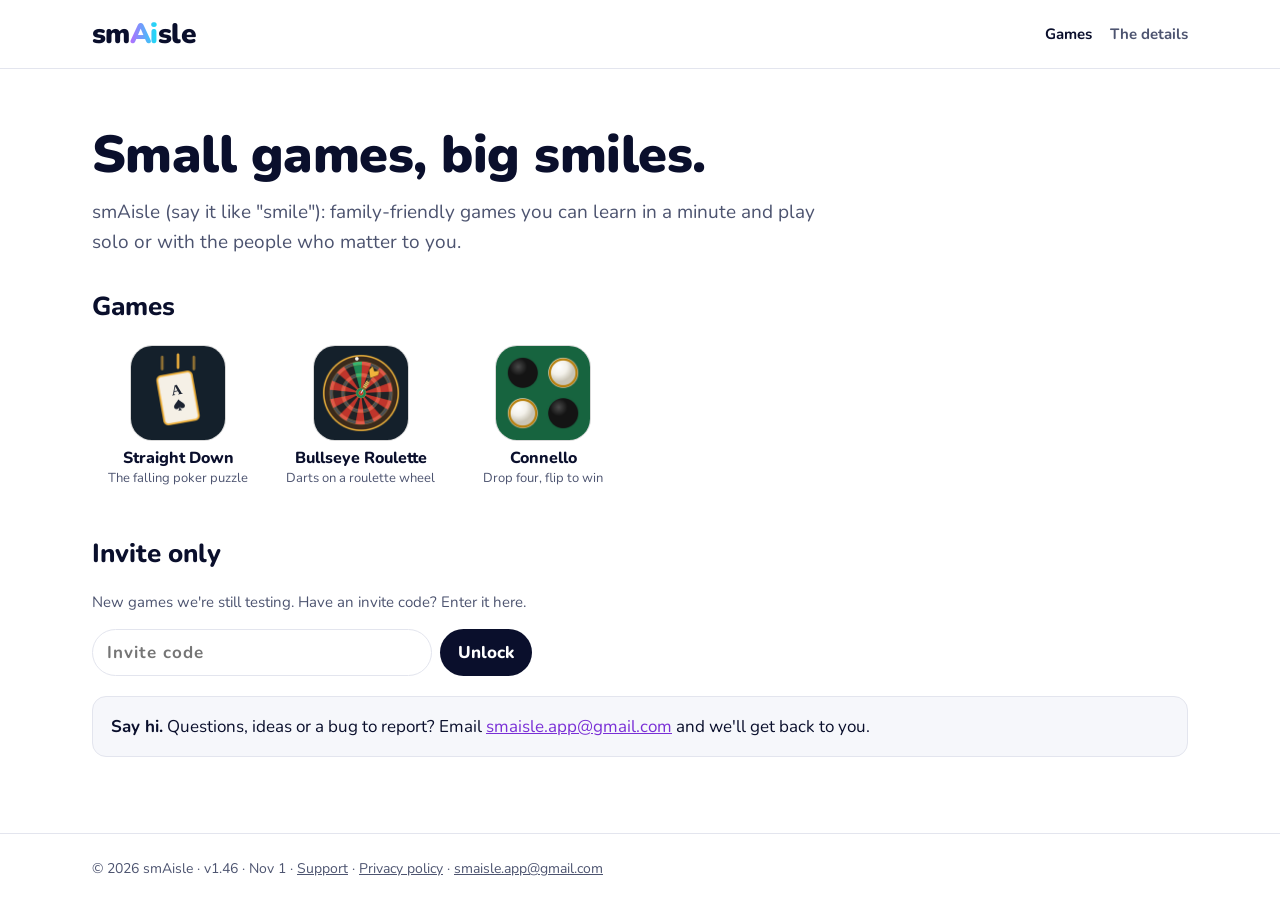
==== index.html @ 098174d9 "Move the smaisle.app website here so every game lives on smaisle.app Copies the home page (v1.46) fr" ====
<!doctype html>
<html lang="en">
<head>
<meta charset="utf-8">
<meta name="viewport" content="width=device-width,initial-scale=1,maximum-scale=1,user-scalable=no">
<title>smAisle</title>
<meta name="description" content="Family-friendly games you can learn in a minute and play solo or with the people who matter to you.">
<link rel="icon" href="favicon.png" type="image/png">
<link rel="apple-touch-icon" href="apple-touch-icon.png">
<meta property="og:type" content="website">
<meta property="og:url" content="https://smaisle.app/">
<meta property="og:site_name" content="smAisle">
<meta property="og:title" content="smAisle: family-friendly games">
<meta property="og:description" content="Family-friendly games you can learn in a minute and play solo or with the people who matter to you.">
<meta property="og:image" content="https://smaisle.app/og.png">
<meta property="og:image:width" content="1200">
<meta property="og:image:height" content="630">
<meta name="twitter:card" content="summary_large_image">
<link rel="preconnect" href="https://fonts.googleapis.com">
<link rel="stylesheet" href="https://fonts.googleapis.com/css2?family=Nunito:wght@400;700;800;900&display=swap">
<link rel="stylesheet" href="style.css">
</head>
<body class="wide">
<header class="top"><div class="wrap">
  <a class="mark" href="./">sm<b>Ai</b>sle</a>
  <nav><a href="./" aria-current="page">Games</a><a href="about.html">The details</a></nav>
</div></header>
<main><div class="wrap">
  <h1>Small games, big smiles.</h1>
  <p class="lead">smAisle (say it like "smile"): family-friendly games you can learn in a minute and play solo or with the people who matter to you.</p>
  <h2 class="section">Games</h2>
  <div class="tiles">
    <a class="tile" href="/StraightDown/"><img src="icons/straight-down.png" alt="" width="72" height="72"><b>Straight Down</b><span>The falling poker puzzle</span></a>
    <a class="tile" href="/BullseyeRoulette/"><img src="icons/bullseye-roulette.png" alt="" width="72" height="72"><b>Bullseye Roulette</b><span>Darts on a roulette wheel</span></a>
    <a class="tile" href="/Connello/"><img src="icons/connello.png" alt="" width="72" height="72"><b>Connello</b><span>Drop four, flip to win</span></a>
  </div>

  <h2 class="section">Invite only</h2>
  <p class="meta">New games we're still testing. Have an invite code? Enter it here.</p>
  <form class="unlock" id="unlock" autocomplete="off">
    <input type="text" placeholder="Invite code" aria-label="Invite code" autocapitalize="off" spellcheck="false">
    <button class="btn" type="submit">Unlock</button>
  </form>
  <p class="meta" id="bad" hidden>That code didn't work. Check it and try again.</p>
  <p class="meta" id="mine" hidden><a href="invite.html">See your invite-only games →</a></p>
  <section class="note" id="contact"><strong>Say hi.</strong> Questions, ideas or a bug to report? Email <a href="mailto:smaisle.app@gmail.com">smaisle.app@gmail.com</a> and we'll get back to you.</section>
</div></main>
<footer><div class="wrap">
  © 2026 smAisle · v1.46 · Nov 1 · <a href="support.html">Support</a> · <a href="privacy.html">Privacy policy</a> · <a href="mailto:smaisle.app@gmail.com">smaisle.app@gmail.com</a>
</div></footer>
<script src="invite.js?v=1.45"></script>
<script>
(function(){
  var form=document.getElementById('unlock'), bad=document.getElementById('bad');
  if(Invite.family()||Invite.owned().length) document.getElementById('mine').hidden=false;
  form.addEventListener('submit',function(e){
    e.preventDefault(); bad.hidden=true;
    Invite.check(form.querySelector('input').value).then(function(r){
      if(r==='family'||r==='all'||r==='some') location.href='invite.html';
      else if(r) Invite.go(r);
      else bad.hidden=false;
    });
  });
})();
</script>
</body>
</html>
---- style.css ----
:root{
  --navy:#0A0F2C; --purple:#B56BFF; --cyan:#13E2F5;
  --bg:#ffffff; --ink:#0A0F2C; --muted:#4d5470; --line:#e3e5ee; --card:#f6f7fb;
  --link:#7a2fd6;
  color-scheme:light dark;
}
@media (prefers-color-scheme:dark){:root{
  --bg:#0A0F2C; --ink:#f3f4fa; --muted:#a8aecb; --line:#222a52; --card:#111841; --link:#13E2F5;
}}
*{box-sizing:border-box}
html{-webkit-text-size-adjust:100%;touch-action:manipulation}
body{margin:0;background:var(--bg);color:var(--ink);font:17px/1.6 "Nunito",system-ui,-apple-system,sans-serif}
a{color:var(--link)}
.wrap{max-width:720px;margin:0 auto;padding:0 20px}
header.top{border-bottom:1px solid var(--line)}
header.top .wrap{display:flex;align-items:center;justify-content:space-between;gap:16px;min-height:68px;flex-wrap:wrap}
.mark{font-weight:900;font-size:28px;letter-spacing:-.02em;color:var(--ink);text-decoration:none;line-height:1}
.mark b{font-weight:900;background:linear-gradient(90deg,var(--purple),var(--cyan));-webkit-background-clip:text;background-clip:text;color:transparent}
nav a{color:var(--muted);text-decoration:none;font-weight:700;margin-left:18px;font-size:15px}
nav a:first-child{margin-left:0}
nav a:hover,nav a[aria-current]{color:var(--ink)}
main{padding:40px 0 56px}
h1{font-weight:900;font-size:clamp(30px,6vw,42px);line-height:1.15;margin:0 0 12px;letter-spacing:-.01em}
h2{font-weight:800;font-size:22px;margin:36px 0 8px}
h3{font-weight:800;font-size:18px;margin:22px 0 4px}
p,li{color:var(--ink)}
.lead{font-size:19px;color:var(--muted);margin:0 0 28px}
.meta{color:var(--muted);font-size:15px}
.games{display:grid;gap:16px;grid-template-columns:repeat(auto-fit,minmax(260px,1fr));margin-top:8px}
.game{background:var(--card);border:1px solid var(--line);border-radius:18px;padding:22px}
.game h2{margin:0 0 6px}
.game p{margin:0 0 16px;color:var(--muted)}
.btn{display:inline-block;font-weight:800;text-decoration:none;border-radius:999px;padding:10px 18px;background:var(--navy);color:#fff}
@media (prefers-color-scheme:dark){.btn{background:linear-gradient(90deg,var(--purple),var(--cyan));color:var(--navy)}}
.soon{display:inline-block;margin-left:10px;font-size:14px;color:var(--muted);font-weight:700}
.note{background:var(--card);border:1px solid var(--line);border-radius:14px;padding:16px 18px;margin:20px 0}
ul{padding-left:22px}
li{margin:4px 0}
footer{border-top:1px solid var(--line);padding:24px 0 40px;color:var(--muted);font-size:14px}
footer a{color:var(--muted)}
.unlock{display:flex;gap:8px;flex-wrap:wrap}
.unlock input{flex:1;min-width:0;font:inherit;font-weight:700;letter-spacing:.06em;padding:9px 14px;border-radius:999px;border:1px solid var(--line);background:var(--bg);color:var(--ink)}
.unlock .btn{border:0;cursor:pointer;font:inherit;font-weight:800}
[hidden]{display:none!important}
.beta{display:inline-block;vertical-align:middle;margin-left:6px;font-size:12px;font-weight:800;letter-spacing:.06em;text-transform:uppercase;padding:2px 9px;border-radius:999px;background:linear-gradient(90deg,var(--purple),var(--cyan));color:#0A0F2C}
h2.section{font-size:26px;margin:40px 0 12px}
h2.section:first-of-type{margin-top:8px}
#unlock{max-width:420px;margin:12px 0}
#private{margin-top:16px}
details.faq{background:var(--card);border:1px solid var(--line);border-radius:14px;margin:10px 0;padding:0 18px}
details.faq summary{cursor:pointer;list-style:none;font-weight:800;font-size:19px;padding:14px 0;display:flex;justify-content:space-between;align-items:center}
details.faq summary::-webkit-details-marker{display:none}
details.faq summary::after{content:"+";font-size:24px;line-height:1;color:var(--muted)}
details.faq[open] summary::after{content:"\2212"}
details.faq[open]{padding-bottom:8px}
details.faq h3{margin-top:10px}
.gicon{display:block;width:64px;height:64px;border-radius:15px;margin:0 0 12px}
.wide .wrap{max-width:1160px;padding:0 32px}
.wide .games{grid-template-columns:repeat(auto-fill,minmax(300px,1fr));gap:20px}
.wide .lead{max-width:760px}
.wide #unlock{max-width:440px}
@media (min-width:1000px){.wide main{padding-top:56px}.wide h1{font-size:52px}}
.preview{display:block;width:calc(100% + 44px);margin:-22px -22px 18px;aspect-ratio:4/3;object-fit:cover;border-radius:17px 17px 0 0;background:var(--navy)}
.lost{text-align:center;padding:40px 0}
.lost .big{font-size:72px;font-weight:900;line-height:1;margin:0;background:linear-gradient(90deg,var(--purple),var(--cyan));-webkit-background-clip:text;background-clip:text;color:transparent}
.about{max-width:760px;font-size:18px;color:var(--muted)}
.ai{font-weight:900;background:linear-gradient(90deg,var(--purple),var(--cyan));-webkit-background-clip:text;background-clip:text;color:transparent}
.subnav{display:flex;flex-wrap:wrap;gap:8px;margin:0 0 28px}
.subnav a{margin:0;font-weight:800;font-size:14px;text-decoration:none;color:var(--muted);padding:6px 14px;border-radius:999px;border:1px solid var(--line);background:var(--card)}
.subnav a[aria-current]{background:var(--navy);border-color:var(--navy);color:#fff}
@media (prefers-color-scheme:dark){.subnav a[aria-current]{background:linear-gradient(90deg,var(--purple),var(--cyan));border-color:transparent;color:var(--navy)}}
.gunlock{display:flex;gap:8px;flex-wrap:wrap}
.gunlock input{flex:1;min-width:0;font:inherit;font-weight:700;letter-spacing:.06em;padding:9px 14px;border-radius:999px;border:1px solid var(--line);background:var(--bg);color:var(--ink)}
.gunlock .btn{border:0;cursor:pointer;font:inherit;font-weight:800}
.gbad{margin:8px 0 0}

/* Games page: rounded icon tiles, same as smAisle Daily's list */
.tiles{display:grid;grid-template-columns:repeat(auto-fill,minmax(100px,1fr));gap:18px 10px;margin-top:8px;max-width:720px}
.tile{display:flex;flex-direction:column;align-items:center;text-align:center;text-decoration:none;color:var(--ink);padding:6px 4px}
.tile img{width:72px;height:72px;border-radius:17px;border:1px solid rgba(0,0,0,.15);margin-bottom:8px}
.tile b{font-weight:800;font-size:16px;line-height:1.2}
.tile span{font-size:13px;color:var(--muted);line-height:1.3;margin-top:2px}
@media (min-width:700px){.tiles{grid-template-columns:repeat(auto-fill,minmax(160px,1fr))}.tile img{width:96px;height:96px;border-radius:22px}}
/* Invite only: the smAisle Daily card in its cream newspaper look, then rows for games in testing */
.hubcard{display:block;max-width:520px;background:#f4efe1;color:#1a1814;border:2px solid #1a1814;border-radius:18px;padding:16px;box-shadow:4px 4px 0 rgba(0,0,0,.35);font-family:"Libre Franklin",system-ui,sans-serif;text-decoration:none}
.hubcard .hc1{display:flex;gap:14px;align-items:center}
.hubcard .hc1>img{width:64px;height:64px;border-radius:15px;border:1px solid rgba(0,0,0,.15)}
.hubcard .lg{display:flex;align-items:baseline;gap:6px}
.hubcard .sm{font-weight:800;font-size:13px;background:#ffd43b;border:1.5px solid #1a1814;padding:0 6px}
.hubcard .dd{font:900 30px/1.1 "Playfair Display",Georgia,serif}
.hubcard .hs{display:block;font-weight:600;font-size:14px;color:#4a453b}
.hubcard .minis{display:flex;align-items:center;gap:6px;margin-top:14px}
.hubcard .minis img{width:34px;height:34px;border-radius:9px;border:1px solid rgba(0,0,0,.15)}
.hubcard .minis span{font-weight:600;font-size:12.5px;color:#4a453b;margin-left:4px}
.hubcard .hbtn{display:block;margin-top:14px;background:#1a1814;color:#fffdf6;text-align:center;font-weight:800;font-size:14px;letter-spacing:.06em;padding:12px;border-radius:9px}
h2.slab{font-size:13px;font-weight:800;letter-spacing:.12em;color:var(--muted);margin:30px 0 10px}
.lrows{max-width:520px}
.lrow{background:var(--card);border:1px solid var(--line);border-radius:14px;padding:10px;margin-bottom:10px}
.lhead{display:flex;align-items:center;gap:12px;width:100%;background:none;border:0;padding:0;font:inherit;color:var(--ink);text-decoration:none;text-align:left;cursor:pointer}
.lhead img{width:44px;height:44px;border-radius:11px;border:1px solid rgba(0,0,0,.15)}
.lhead b{flex:1;font-weight:800;font-size:17px}
.lrow .ok{color:#2f9e44;font-weight:800;font-size:14px}
@media (prefers-color-scheme:dark){.lrow .ok{color:#7be38a}}
.lrow .lk{color:var(--muted);font-weight:800;font-size:14px}
.lrow .gunlock{margin-top:10px}
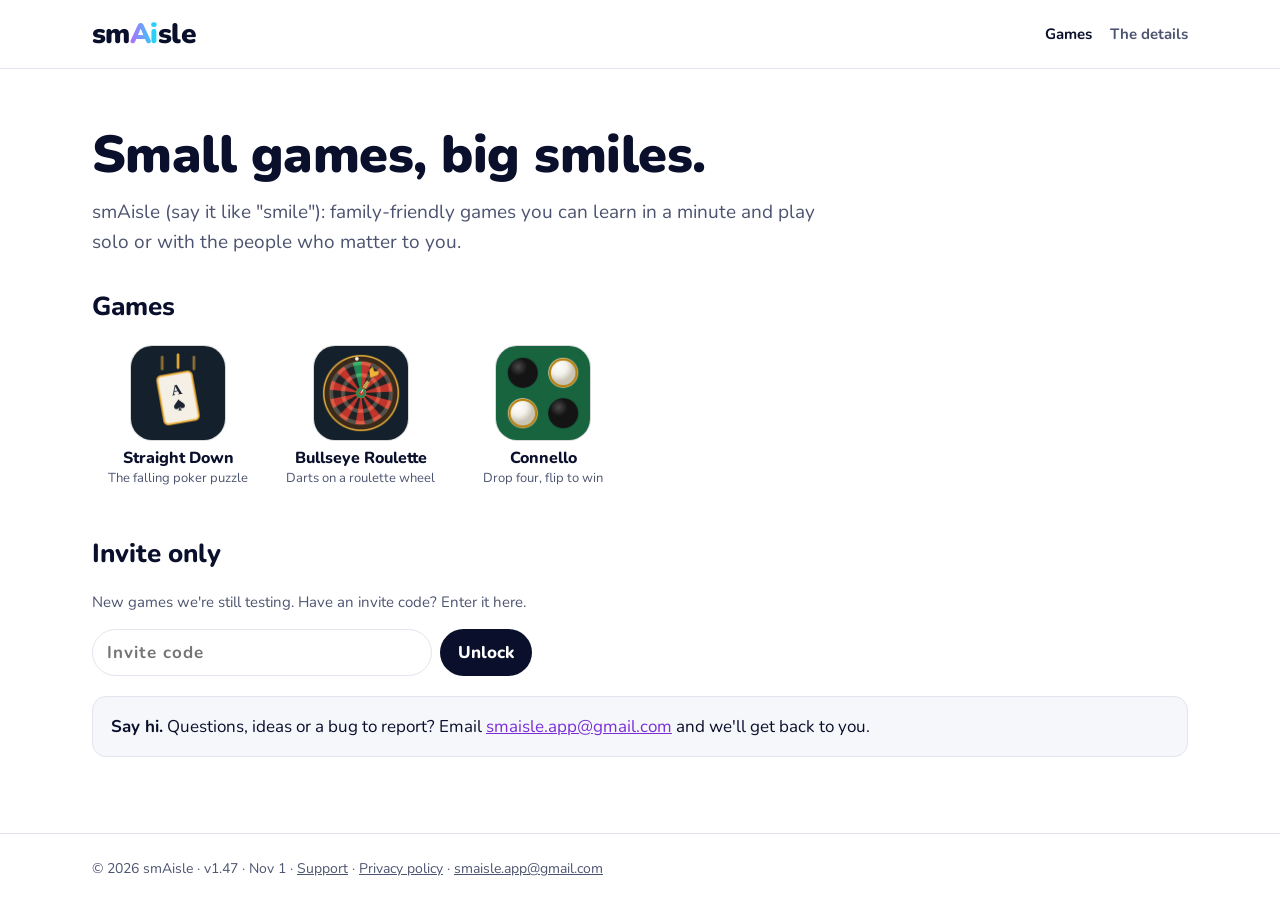
==== commit a8829722: "Straight Down (full version): rename invite row and stats label, point at full.html (site v1.47, sta" ====
--- a/index.html
+++ b/index.html
@@ -46,9 +46,9 @@
   <section class="note" id="contact"><strong>Say hi.</strong> Questions, ideas or a bug to report? Email <a href="mailto:smaisle.app@gmail.com">smaisle.app@gmail.com</a> and we'll get back to you.</section>
 </div></main>
 <footer><div class="wrap">
-  © 2026 smAisle · v1.46 · Nov 1 · <a href="support.html">Support</a> · <a href="privacy.html">Privacy policy</a> · <a href="mailto:smaisle.app@gmail.com">smaisle.app@gmail.com</a>
+  © 2026 smAisle · v1.47 · Nov 1 · <a href="support.html">Support</a> · <a href="privacy.html">Privacy policy</a> · <a href="mailto:smaisle.app@gmail.com">smaisle.app@gmail.com</a>
 </div></footer>
-<script src="invite.js?v=1.45"></script>
+<script src="invite.js?v=1.47"></script>
 <script>
 (function(){
   var form=document.getElementById('unlock'), bad=document.getElementById('bad');
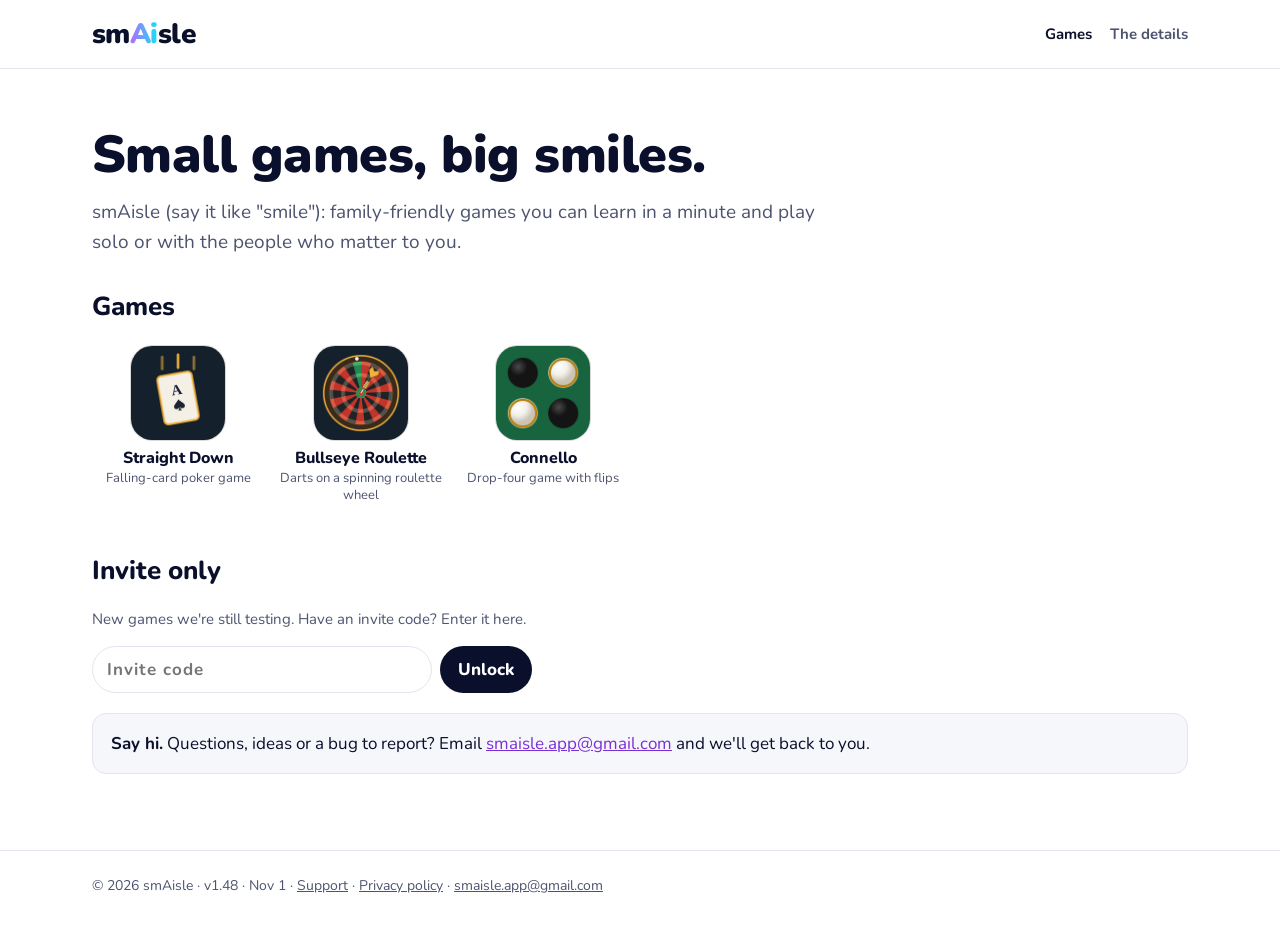
==== commit dbb652c8: "Games tiles: match the short lines in daily/games.js (v1.48) Co-Authored-By: Claude Opus 5.5 <norepl" ====
--- a/index.html
+++ b/index.html
@@ -30,9 +30,9 @@
   <p class="lead">smAisle (say it like "smile"): family-friendly games you can learn in a minute and play solo or with the people who matter to you.</p>
   <h2 class="section">Games</h2>
   <div class="tiles">
-    <a class="tile" href="/StraightDown/"><img src="icons/straight-down.png" alt="" width="72" height="72"><b>Straight Down</b><span>The falling poker puzzle</span></a>
-    <a class="tile" href="/BullseyeRoulette/"><img src="icons/bullseye-roulette.png" alt="" width="72" height="72"><b>Bullseye Roulette</b><span>Darts on a roulette wheel</span></a>
-    <a class="tile" href="/Connello/"><img src="icons/connello.png" alt="" width="72" height="72"><b>Connello</b><span>Drop four, flip to win</span></a>
+    <a class="tile" href="/StraightDown/"><img src="icons/straight-down.png" alt="" width="72" height="72"><b>Straight Down</b><span>Falling-card poker game</span></a>
+    <a class="tile" href="/BullseyeRoulette/"><img src="icons/bullseye-roulette.png" alt="" width="72" height="72"><b>Bullseye Roulette</b><span>Darts on a spinning roulette wheel</span></a>
+    <a class="tile" href="/Connello/"><img src="icons/connello.png" alt="" width="72" height="72"><b>Connello</b><span>Drop-four game with flips</span></a>
   </div>
 
   <h2 class="section">Invite only</h2>
@@ -46,7 +46,7 @@
   <section class="note" id="contact"><strong>Say hi.</strong> Questions, ideas or a bug to report? Email <a href="mailto:smaisle.app@gmail.com">smaisle.app@gmail.com</a> and we'll get back to you.</section>
 </div></main>
 <footer><div class="wrap">
-  © 2026 smAisle · v1.47 · Nov 1 · <a href="support.html">Support</a> · <a href="privacy.html">Privacy policy</a> · <a href="mailto:smaisle.app@gmail.com">smaisle.app@gmail.com</a>
+  © 2026 smAisle · v1.48 · Nov 1 · <a href="support.html">Support</a> · <a href="privacy.html">Privacy policy</a> · <a href="mailto:smaisle.app@gmail.com">smaisle.app@gmail.com</a>
 </div></footer>
 <script src="invite.js?v=1.47"></script>
 <script>
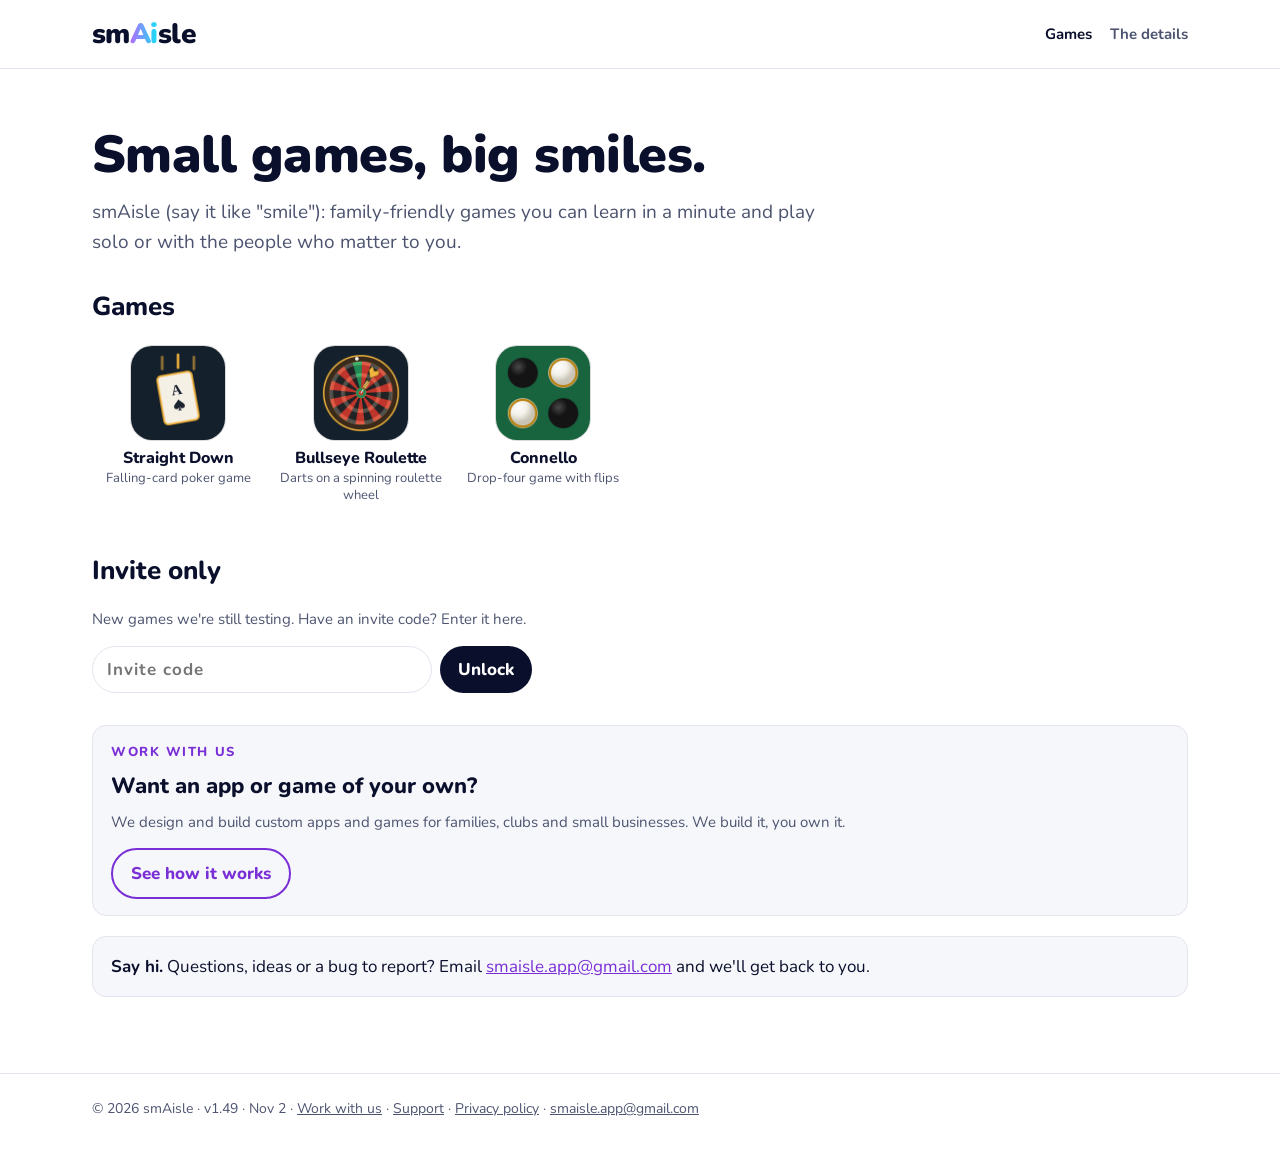
==== commit c1f3c8b2: "Add Work with us: page and a small box on the Games page, footer link (v1.49) Co-Authored-By: Claude" ====
--- a/index.html
+++ b/index.html
@@ -43,10 +43,11 @@
   </form>
   <p class="meta" id="bad" hidden>That code didn't work. Check it and try again.</p>
   <p class="meta" id="mine" hidden><a href="invite.html">See your invite-only games →</a></p>
+  <section class="note workbox"><p class="kicker">WORK WITH US</p><h2>Want an app or game of your own?</h2><p class="meta">We design and build custom apps and games for families, clubs and small businesses. We build it, you own it.</p><a class="btn ghost" href="work.html">See how it works</a></section>
   <section class="note" id="contact"><strong>Say hi.</strong> Questions, ideas or a bug to report? Email <a href="mailto:smaisle.app@gmail.com">smaisle.app@gmail.com</a> and we'll get back to you.</section>
 </div></main>
 <footer><div class="wrap">
-  © 2026 smAisle · v1.48 · Nov 1 · <a href="support.html">Support</a> · <a href="privacy.html">Privacy policy</a> · <a href="mailto:smaisle.app@gmail.com">smaisle.app@gmail.com</a>
+  © 2026 smAisle · v1.49 · Nov 2 · <a href="work.html">Work with us</a> · <a href="support.html">Support</a> · <a href="privacy.html">Privacy policy</a> · <a href="mailto:smaisle.app@gmail.com">smaisle.app@gmail.com</a>
 </div></footer>
 <script src="invite.js?v=1.47"></script>
 <script>
--- a/style.css
+++ b/style.css
@@ -103,3 +103,16 @@
 @media (prefers-color-scheme:dark){.lrow .ok{color:#7be38a}}
 .lrow .lk{color:var(--muted);font-weight:800;font-size:14px}
 .lrow .gunlock{margin-top:10px}
+
+/* Work with us */
+.kicker{font-size:13px;font-weight:800;letter-spacing:.12em;color:var(--link);margin:0 0 6px}
+.wcards{display:grid;gap:10px;grid-template-columns:repeat(auto-fit,minmax(220px,1fr))}
+.wcards .note{margin:0}
+.steps{padding-left:22px;font-size:17px}
+.own{margin:24px 0 8px;border:2px solid var(--cyan);border-radius:16px;padding:18px;text-align:center;max-width:520px}
+.own b{display:block;font-size:24px;font-weight:900}.own span{color:var(--muted);font-size:15px}
+.workbox h2,.wcta h2{margin:0 0 6px;font-size:22px}
+.workbox .meta,.wcta .meta{margin:0 0 14px}
+.btn.ghost{background:transparent;border:2px solid var(--link);color:var(--link)}
+@media (prefers-color-scheme:dark){.btn.ghost{background:transparent;color:var(--cyan);border-color:var(--cyan)}}
+.workbox{margin-top:32px}
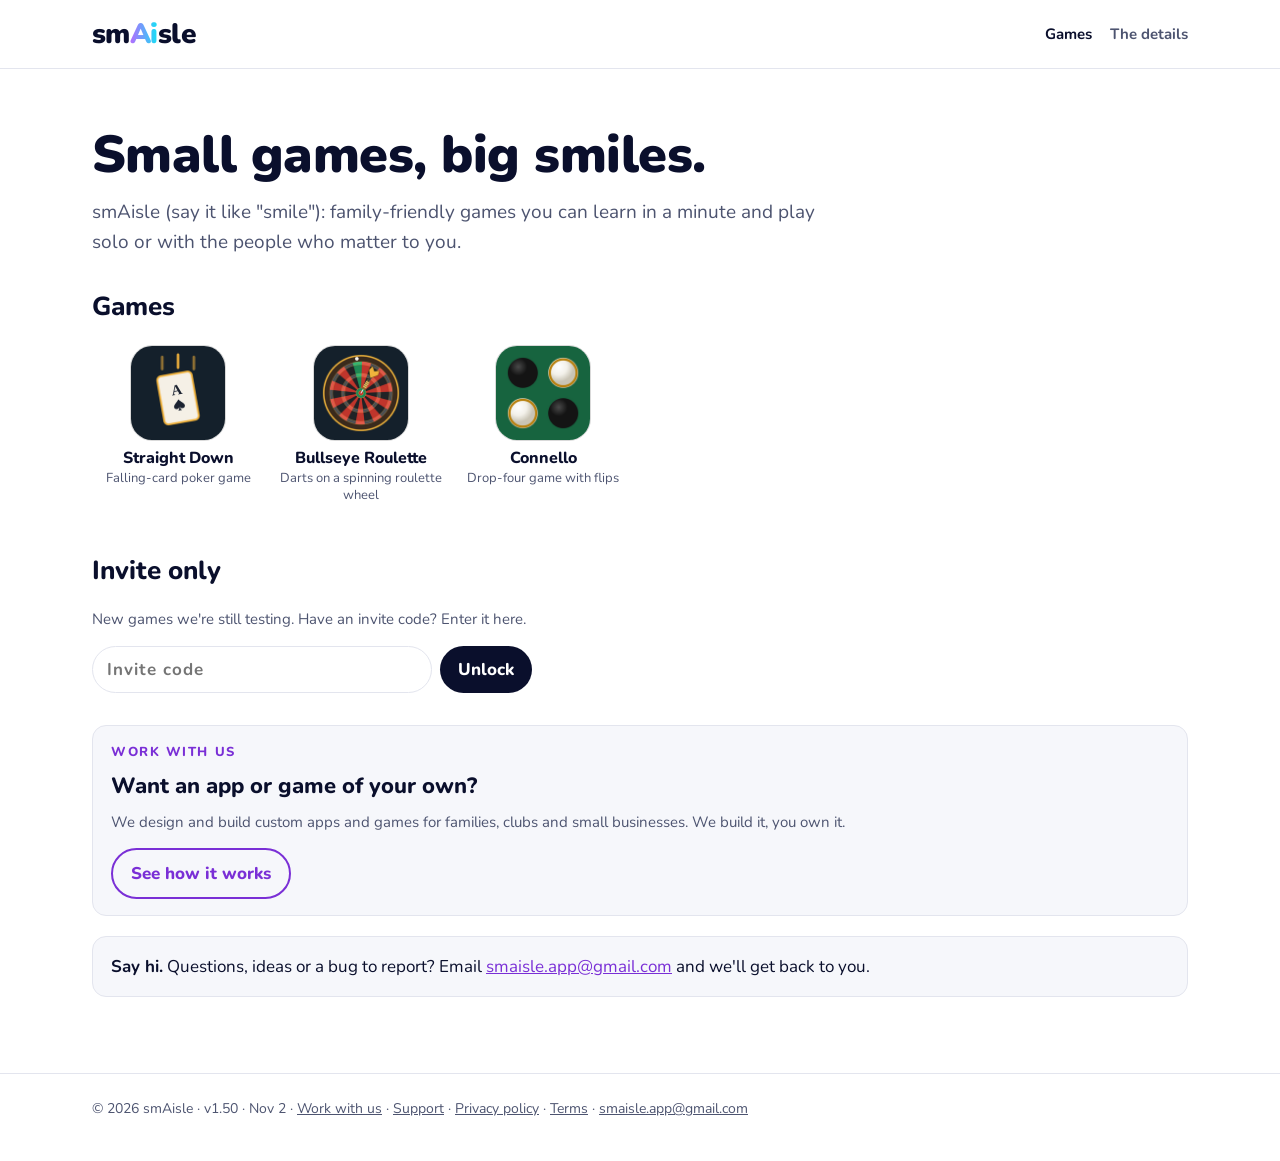
==== commit 1d3b0a15: "Draft (for review): privacy policy covering every game and smAisle Daily, new terms page; site v1.50" ====
--- a/index.html
+++ b/index.html
@@ -47,7 +47,7 @@
   <section class="note" id="contact"><strong>Say hi.</strong> Questions, ideas or a bug to report? Email <a href="mailto:smaisle.app@gmail.com">smaisle.app@gmail.com</a> and we'll get back to you.</section>
 </div></main>
 <footer><div class="wrap">
-  © 2026 smAisle · v1.49 · Nov 2 · <a href="work.html">Work with us</a> · <a href="support.html">Support</a> · <a href="privacy.html">Privacy policy</a> · <a href="mailto:smaisle.app@gmail.com">smaisle.app@gmail.com</a>
+  © 2026 smAisle · v1.50 · Nov 2 · <a href="work.html">Work with us</a> · <a href="support.html">Support</a> · <a href="privacy.html">Privacy policy</a> · <a href="terms.html">Terms</a> · <a href="mailto:smaisle.app@gmail.com">smaisle.app@gmail.com</a>
 </div></footer>
 <script src="invite.js?v=1.47"></script>
 <script>
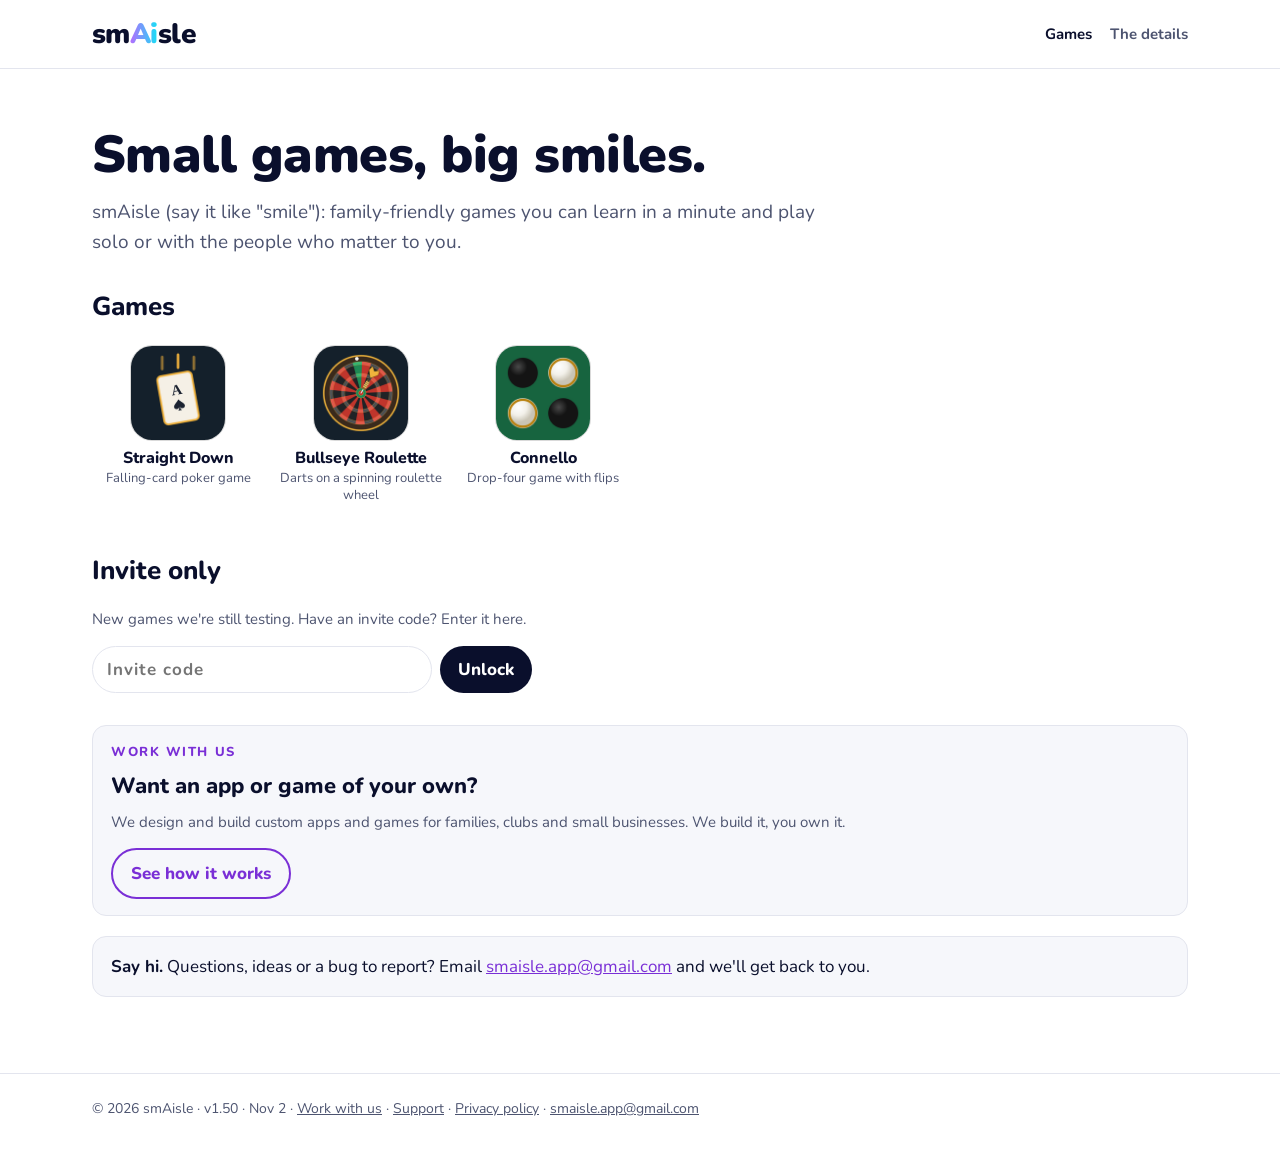
==== commit e29f1edb: "Site v1.50: retire the FAMILY&FRIENDS code invite.js no longer accepts it, and devices that only had" ====
--- a/index.html
+++ b/index.html
@@ -47,7 +47,7 @@
   <section class="note" id="contact"><strong>Say hi.</strong> Questions, ideas or a bug to report? Email <a href="mailto:smaisle.app@gmail.com">smaisle.app@gmail.com</a> and we'll get back to you.</section>
 </div></main>
 <footer><div class="wrap">
-  © 2026 smAisle · v1.50 · Nov 2 · <a href="work.html">Work with us</a> · <a href="support.html">Support</a> · <a href="privacy.html">Privacy policy</a> · <a href="terms.html">Terms</a> · <a href="mailto:smaisle.app@gmail.com">smaisle.app@gmail.com</a>
+  © 2026 smAisle · v1.50 · Nov 2 · <a href="work.html">Work with us</a> · <a href="support.html">Support</a> · <a href="privacy.html">Privacy policy</a> · <a href="mailto:smaisle.app@gmail.com">smaisle.app@gmail.com</a>
 </div></footer>
 <script src="invite.js?v=1.47"></script>
 <script>
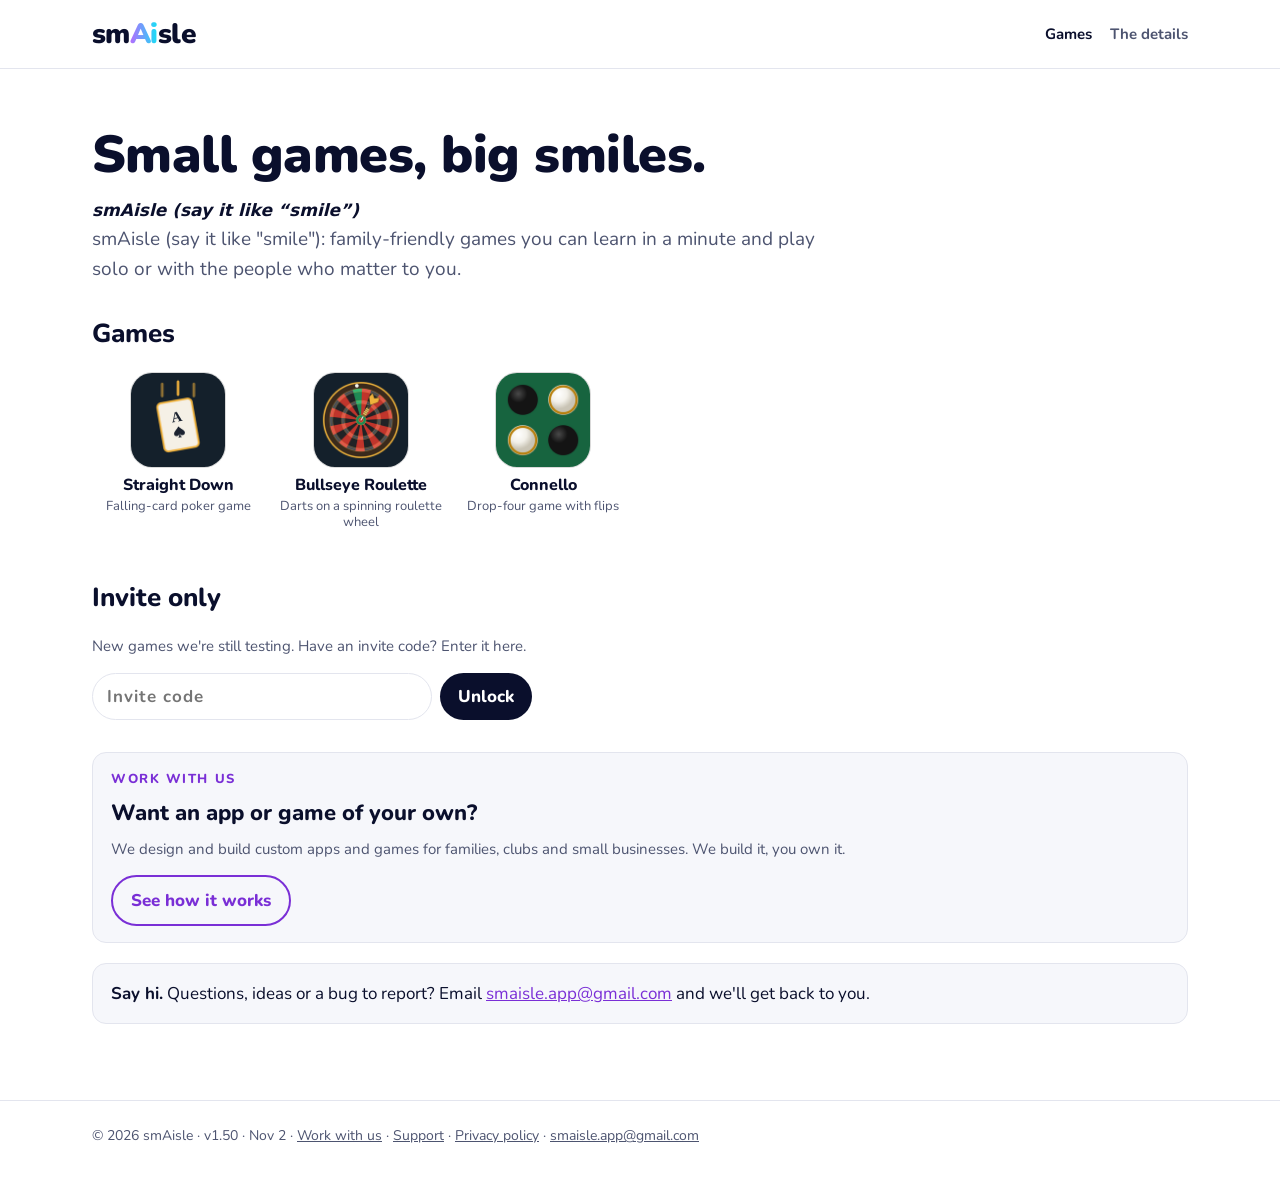
==== commit afbec96f: "Home page: say it like smile Co-Authored-By: Claude Opus 5.5 <noreply@anthropic.com> Claude-Session:" ====
--- a/index.html
+++ b/index.html
@@ -27,6 +27,7 @@
 </div></header>
 <main><div class="wrap">
   <h1>Small games, big smiles.</h1>
+  <p class="say" style="margin:6px 0 0;font-style:italic;font-weight:600">smAisle (say it like &ldquo;smile&rdquo;)</p>
   <p class="lead">smAisle (say it like "smile"): family-friendly games you can learn in a minute and play solo or with the people who matter to you.</p>
   <h2 class="section">Games</h2>
   <div class="tiles">
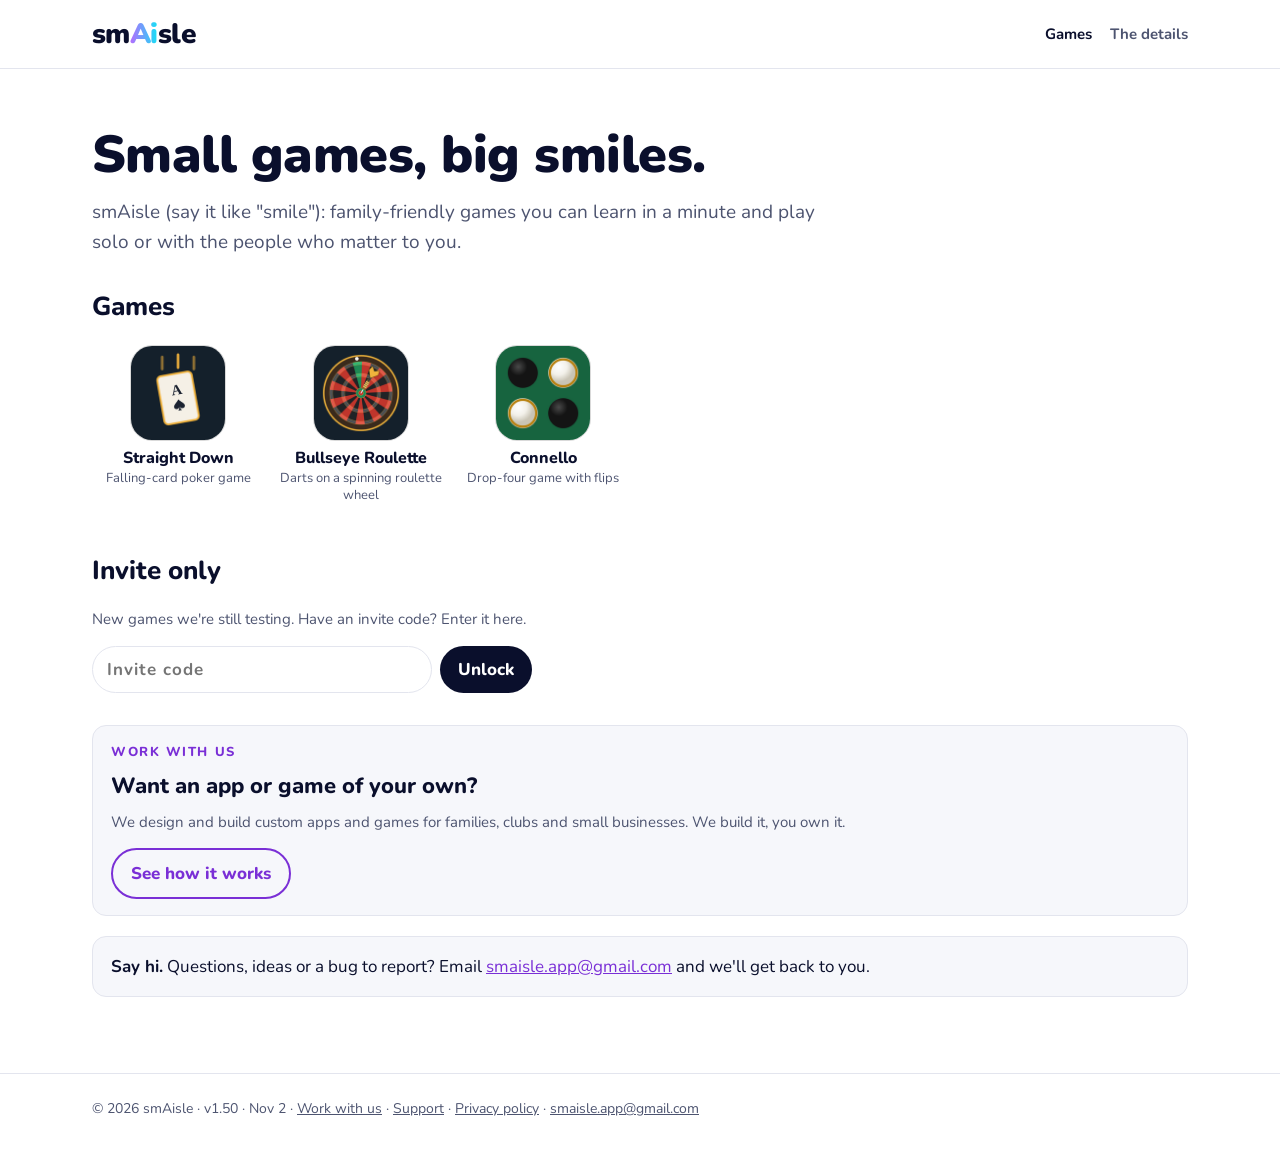
==== commit 3e73d43f: "Remove duplicate say-it-like-smile line; the home page already has it Co-Authored-By: Claude Opus 5." ====
--- a/index.html
+++ b/index.html
@@ -27,7 +27,6 @@
 </div></header>
 <main><div class="wrap">
   <h1>Small games, big smiles.</h1>
-  <p class="say" style="margin:6px 0 0;font-style:italic;font-weight:600">smAisle (say it like &ldquo;smile&rdquo;)</p>
   <p class="lead">smAisle (say it like "smile"): family-friendly games you can learn in a minute and play solo or with the people who matter to you.</p>
   <h2 class="section">Games</h2>
   <div class="tiles">
